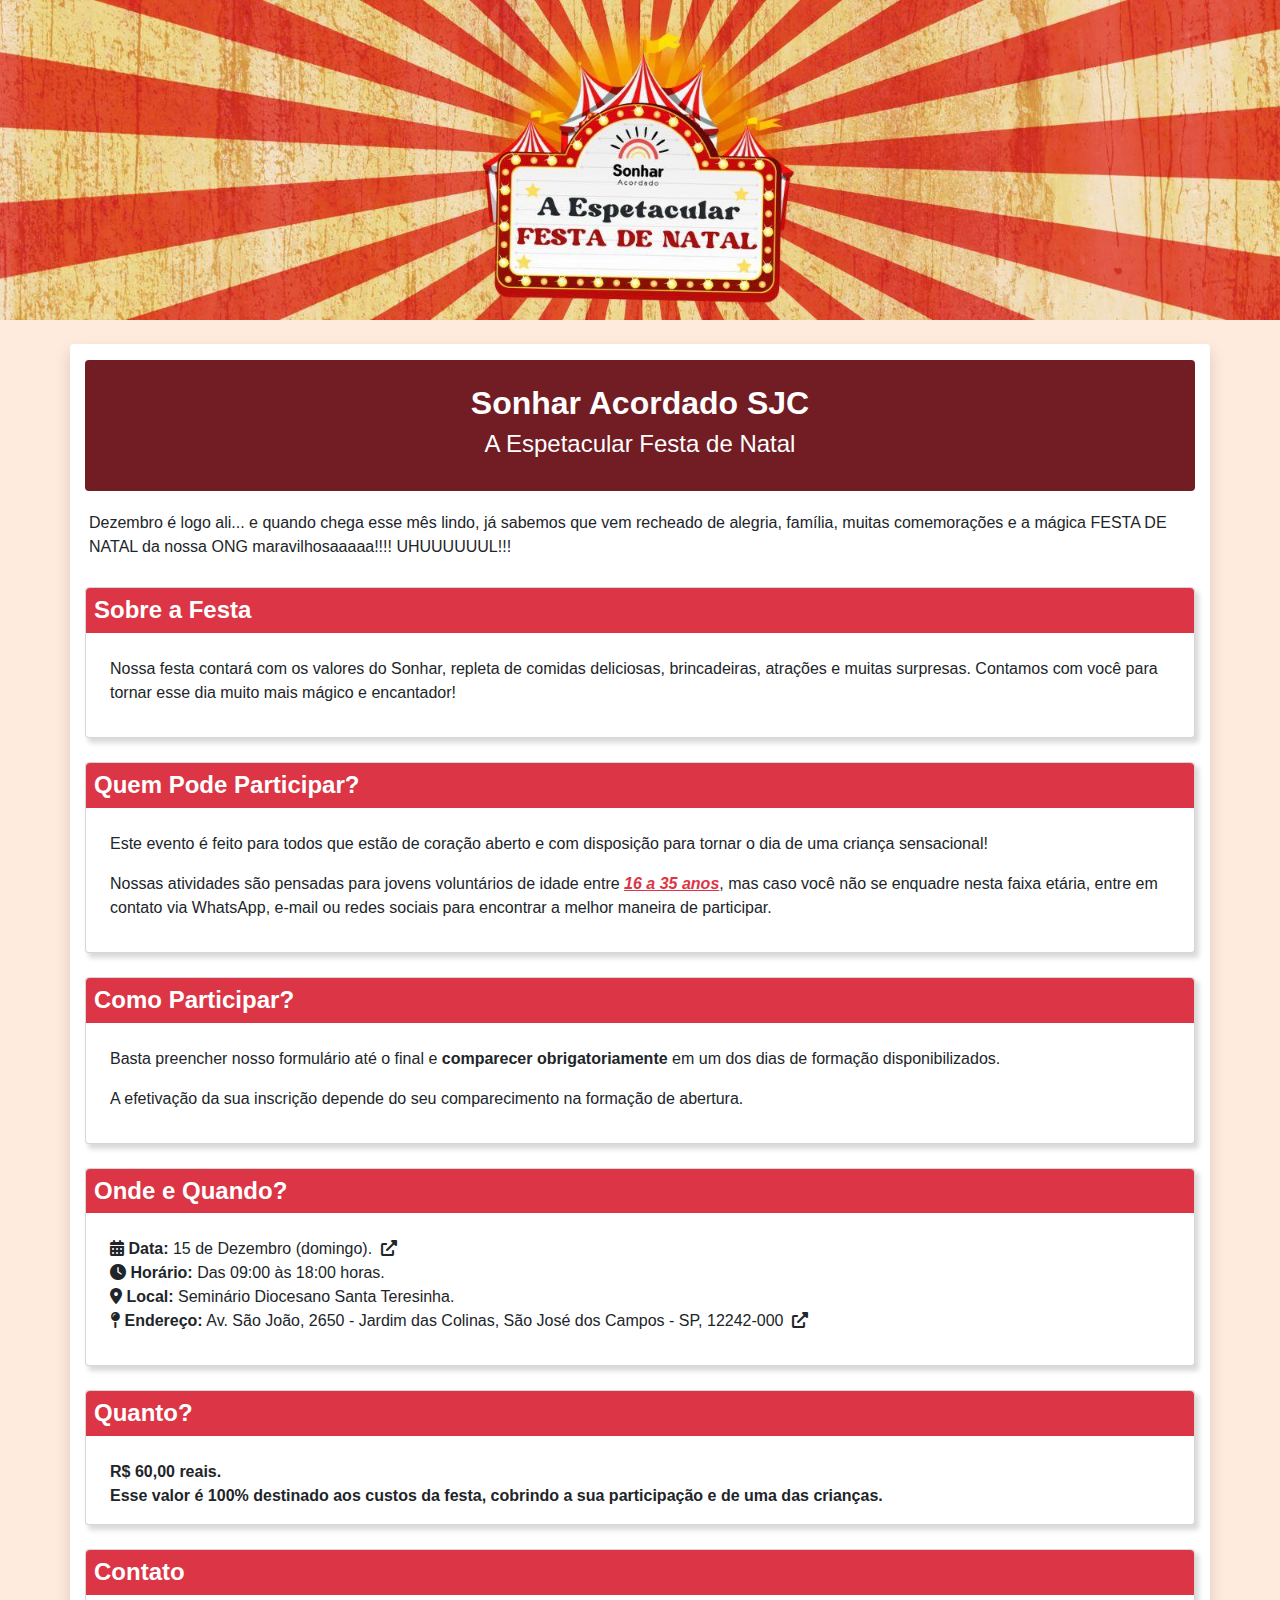
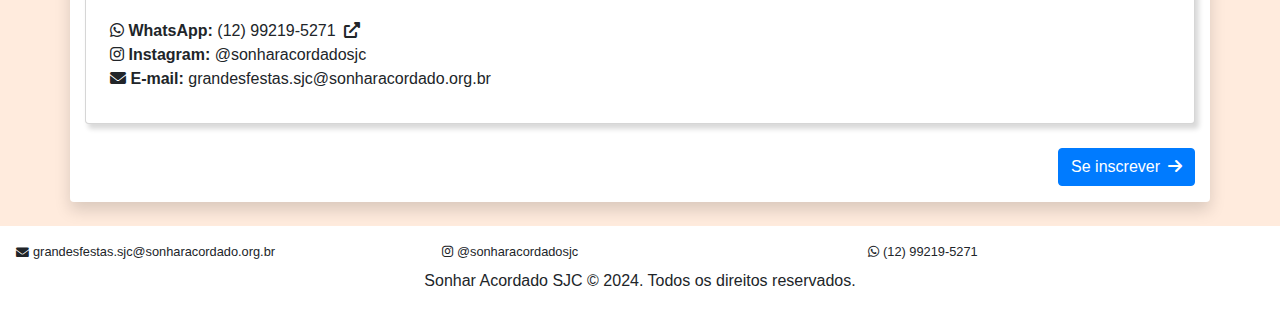
==== index.html @ 58017630 "my commit" ====
<!DOCTYPE html>
<html lang="pt-BR">
<head>
    <meta charset="UTF-8">
    <meta name="viewport" content="width=device-width, initial-scale=1.0">
    <title>Festa de Natal - Sonhar Acordado SJC</title>
    <link rel="stylesheet" href="https://maxcdn.bootstrapcdn.com/bootstrap/4.5.2/css/bootstrap.min.css">
    <link rel="stylesheet" href="https://cdnjs.cloudflare.com/ajax/libs/font-awesome/6.0.0-beta3/css/all.min.css">
    <link rel="stylesheet" href="style.css">
    <script src="https://whatsa.me/bt-min.js?link=https://whatsa.me/5512992195271/?t=Ol%C3%A1,%20estou%20fazendo%20a%20inscri%C3%A7%C3%A3o%20para%20a%20Festa%20de%20Natal%20e%20preciso%20de%20ajuda."></script>
</head>
<body>
   <img src="./assets/capa.jpg" class="img-fluid" alt="Capa da Festa de Natal">
   
    <div class="container my-4 pt-3 shadow rounded">
        <header class="header text-center bg-danger text-white p-4 rounded">
            <h2>Sonhar Acordado SJC</h2>
            <h4>A Espetacular Festa de Natal</h4>
        </header>

        <div class="row mt-3 p-1">
         <div class="col">
            <p>Dezembro é logo ali... e quando chega esse mês lindo, já sabemos que vem recheado de alegria, família, muitas comemorações e a mágica FESTA DE NATAL da nossa ONG maravilhosaaaaa!!!! UHUUUUUUL!!!</p>
         </div>
        </div>

        <section class="mt-2 bg-white shadow-sm rounded">
            <h4 class="title text-danger p-2 rounded-top">Sobre a Festa</h4>
            <div class="px-4 py-3">
               <p>Nossa festa contará com os valores do Sonhar, repleta de comidas deliciosas, brincadeiras, atrações e muitas surpresas. Contamos com você para tornar esse dia muito mais mágico e encantador!</p>
            </div>            
         </section>

         <section class="mt-4 bg-white shadow-sm rounded">
            <h4 class="title text-danger p-2 rounded-top">Quem Pode Participar?</h4>
            <div class="px-4 py-3">
               <p>Este evento é feito para todos que estão de coração aberto e com disposição para tornar o dia de uma criança sensacional!</p>
               <p>Nossas atividades são pensadas para jovens voluntários de idade entre <span class="idade">16 a 35 anos</span>, mas caso você não se enquadre nesta faixa etária, entre em contato via WhatsApp, e-mail ou redes sociais para encontrar a melhor maneira de participar.</p>
            </div>            
         </section>

         <section class="mt-4 bg-white shadow-sm rounded">
            <h4 class="title text-danger p-2 rounded-top">Como Participar?</h4>
            <div class="px-4 py-3">
               <p>Basta preencher nosso formulário até o final e <strong>comparecer obrigatoriamente</strong> em um dos dias de formação disponibilizados.</p>
               <p>A efetivação da sua inscrição depende do seu comparecimento na formação de abertura.</p>
            </div>            
         </section>

         <section class="mt-4 bg-white shadow-sm rounded">
            <h4 class="title text-danger p-2 rounded-top">Onde e Quando?</h4>
            <div class="px-4 py-3">
               <ul class="list-unstyled">
                  <li><i class="fas fa-calendar-alt"></i> <strong>Data:</strong> 15 de Dezembro (domingo).
                     <a href="evento-natal.ics" download><i class="fas fa-external-link-alt ml-1"></i></a>
                  </li>
                  <li><i class="fas fa-clock"></i> <strong>Horário:</strong> Das 09:00 às 18:00 horas.</li>
                  <li><i class="fas fa-map-marker-alt"></i> <strong>Local:</strong> Seminário Diocesano Santa Teresinha.</li>
                  <li><i class="fas fa-map-pin"></i> <strong>Endereço:</strong> 
                     Av. São João, 2650 - Jardim das Colinas, São José dos Campos - SP, 12242-000
                     <a href="https://www.google.com.br/maps/place/Semin%C3%A1rio+Diocesano+Santa+Teresinha/@-23.2115558,-45.9152132,17z/data=!3m1!4b1!4m6!3m5!1s0x94cc3585c39dc807:0xa5e9327d681562b6!8m2!3d-23.2115608!4d-45.9103423!16s%2Fg%2F1tfjm75n?entry=ttu&g_ep=EgoyMDI0MTAyNy4wIKXMDSoASAFQAw%3D%3D" target="_blank" rel="noopener noreferrer">
                         <i class="fas fa-external-link-alt ml-1"></i>
                     </a>
                 </li>
              </ul>
            </div>
         </section>

         <section class="mt-4 bg-white shadow-sm rounded">
            <h4 class="title text-danger p-2 rounded-top">Quanto?</h4>
            <div class="px-4 py-3">
               <p class="m-0"><strong>R$ 60,00 reais.</strong></p>
               <p class="m-0"><strong>Esse valor é 100% destinado aos custos da festa, cobrindo a sua participação e de uma das crianças.</strong></p>
            </div>            
         </section>

         <section class="mt-4 bg-white shadow-sm rounded">
            <h4 class="title text-danger p-2 rounded-top">Contato</h4>
            <div class="px-4 py-3">
               <ul class="list-unstyled">
                  <li><i class="fab fa-whatsapp"></i> 
                     <strong>WhatsApp:</strong> 
                     <a href="https://whatsa.me/5512992195271/?t=Ol%C3%A1,%20estou%20fazendo%20a%20inscri%C3%A7%C3%A3o%20para%20a%20Festa%20de%20Natal%20e%20preciso%20de%20ajuda." target="_blank" rel="noopener noreferrer">
                         (12) 99219-5271 <i class="fas fa-external-link-alt ml-1"></i>
                     </a>
                 </li>
                  <li>
                     <a href="https://www.instagram.com/sonharacordadosjc/" target="_blank" rel="noopener noreferrer">
                        <i class="fab fa-instagram"></i> <strong>Instagram:</strong> @sonharacordadosjc</li>
                     </a>
                  <li><i class="fas fa-envelope"></i> <strong>E-mail:</strong> grandesfestas.sjc@sonharacordado.org.br</li>
              </ul>
            </div>            
         </section>

         <!-- Botão Próximo -->
         <div class="text-right my-4 pb-3">
            <a href="inscricoes.html" class="btn btn-primary">Se inscrever<i class="ml-2 fas fa-arrow-right"></i></a>
        </div>
    </div>

    <footer class="text-center mt-4 p-3">
      <div class="row">
         <div class="col-sm-12 col-md-5 col-lg-4 col-xl-4 d-flex align-items-center">
            <i class="fas fa-envelope mr-1 mt-1"></i> grandesfestas.sjc@sonharacordado.org.br
        </div>
        
         <div class="col d-flex align-items-center">
            <a href="https://www.instagram.com/sonharacordadosjc/" target="_blank" rel="noopener noreferrer">
               <i class="fab fa-instagram mr-1 mt-1"></i>@sonharacordadosjc
            </a>
        </div>

         <div class="col d-flex align-items-center">
            <a href="https://whatsa.me/5512992195271/?t=Ol%C3%A1,%20estou%20fazendo%20a%20inscri%C3%A7%C3%A3o%20para%20a%20Festa%20de%20Natal%20e%20preciso%20de%20ajuda." target="_blank" rel="noopener noreferrer">
               <i class="fab fa-whatsapp mr-1 mt-1"></i>(12) 99219-5271
            </a>
        </div>
         
     </div>
      <p class="mt-2 mb-0">Sonhar Acordado SJC &copy; 2024. Todos os direitos reservados.</p>
  </footer>

    <script src="https://code.jquery.com/jquery-3.5.1.slim.min.js"></script>
    <script src="https://cdn.jsdelivr.net/npm/bootstrap@4.5.2/dist/js/bootstrap.bundle.min.js"></script>
</body>
</html>
---- style.css ----
body {
   font-family: Arial, sans-serif;
   background-color: #ffebdd;
}

.fixed-image {
   position: fixed;
   top: 0;
   left: 0;
   right: 0;
   z-index: 1000; /* Mantém a imagem acima de outros elementos */
}

.container {
   background-color: white;
}

.shadow-sm {
   border: 1px solid #00000029;
   box-shadow: 0.2rem 0.3rem 0.3rem rgba(0, 0, 0, .15) !important;
}

.header {
   background-color: #721c24 !important;
}

h1, h2 {
   font-weight: bold;
}

p, li {
   font-size: 1rem;
}

footer {
   background-color: white;
   font-size: 0.8rem;
}

.title {
   color: white !important;
   font-weight: bold;
   background-color: #dc3545 !important;
}

a {
   color: #212529 !important;
   text-decoration: none !important;
}

.btn-primary {
   color: white !important;
}

.btn-danger {
   width: 100%;
   color: white !important;
   font-weight: bold !important;
}

.idade {
   font-weight: bold;
   font-style: italic;
   text-decoration: underline;
   color: #dc3545 !important;
}

.text-red {
   color: #721c24;
   font-weight: bold !important;
}

.card-title {
   color: #721c24;
   font-weight: bold !important;
}

.text-small {
   p, li {
      font-size: small
   }
}

@media (max-width: 768px) {
   /* .container {
      margin-top: 7.5rem !important;
   } */
}
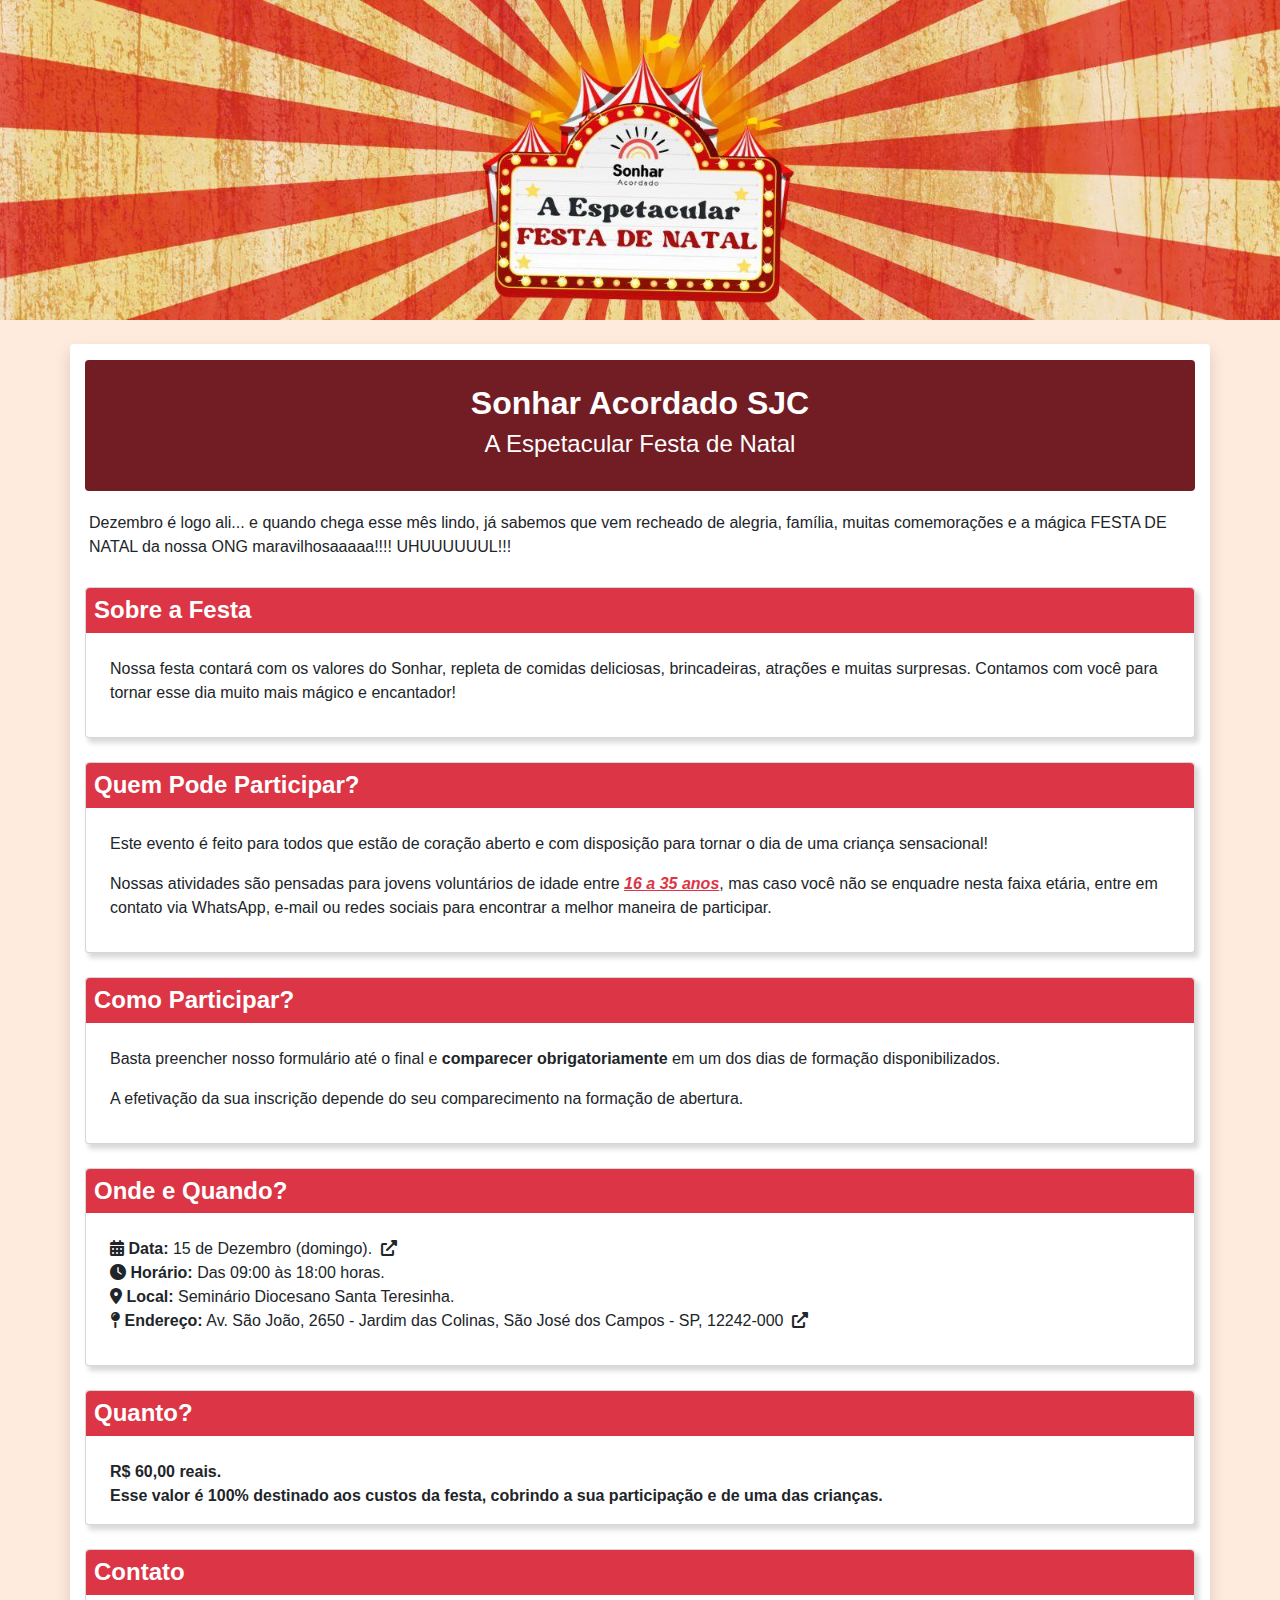
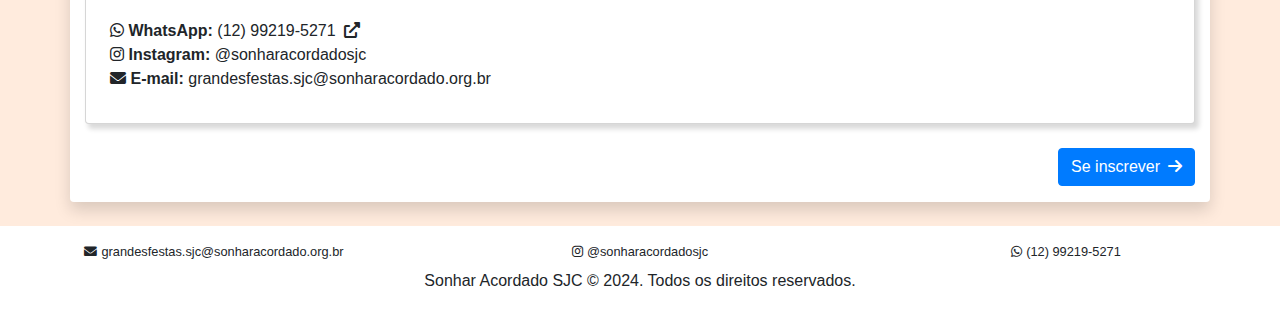
==== commit 34e35256: "my commit" ====
--- a/index.html
+++ b/index.html
@@ -4,13 +4,33 @@
     <meta charset="UTF-8">
     <meta name="viewport" content="width=device-width, initial-scale=1.0">
     <title>Festa de Natal - Sonhar Acordado SJC</title>
+
+     <!-- Meta tags Open Graph -->
+     <meta property="og:title" content="Festa de Natal - Sonhar Acordado SJC" />
+     <meta property="og:description" content="Crirque du Sonhar apresenta: A Espetacular Festa de Natal, repleta de alegria, comidas deliciosas e surpresas!" />
+     <meta property="og:image" content="https://sonhar-acordado-sjc.github.io/festa-de-natal-2024/assets/logo.jpg" /> <!-- Substitua pela URL da sua imagem -->
+     <meta property="og:url" content="https://sonhar-acordado-sjc.github.io/festa-de-natal-2024/inscricoes.html" /> <!-- Substitua pela URL do seu site -->
+     <meta property="og:type" content="website" />
+
+    <link rel="icon" href="./assets/icone.ico" type="image/x-icon">
     <link rel="stylesheet" href="https://maxcdn.bootstrapcdn.com/bootstrap/4.5.2/css/bootstrap.min.css">
     <link rel="stylesheet" href="https://cdnjs.cloudflare.com/ajax/libs/font-awesome/6.0.0-beta3/css/all.min.css">
     <link rel="stylesheet" href="style.css">
     <script src="https://whatsa.me/bt-min.js?link=https://whatsa.me/5512992195271/?t=Ol%C3%A1,%20estou%20fazendo%20a%20inscri%C3%A7%C3%A3o%20para%20a%20Festa%20de%20Natal%20e%20preciso%20de%20ajuda."></script>
 </head>
 <body>
-   <img src="./assets/capa.jpg" class="img-fluid" alt="Capa da Festa de Natal">
+
+   <picture>
+      <!-- Carregar imagem maior para telas com mais de 1700px de largura -->
+      <source media="(min-width: 1600px)" srcset="./assets/capa_1.jpg">
+      <!-- Carregar imagem alternativa para telas menores que 1700px de largura -->
+      <source media="(max-width: 1599px)" srcset="./assets/capa.jpg">
+      <!-- Fallback para navegadores antigos que não suportam <picture> -->
+      <img src="./assets/capa.jpg" class="img-fluid" alt="Capa da Festa de Natal">
+  </picture>
+
+   <!-- <div class="cover-image"></div>
+   <img src="./assets/capa_1.jpg" class="img-fluid" alt="Capa da Festa de Natal"> -->
    
     <div class="container my-4 pt-3 shadow rounded">
         <header class="header text-center bg-danger text-white p-4 rounded">
@@ -101,17 +121,17 @@
 
     <footer class="text-center mt-4 p-3">
       <div class="row">
-         <div class="col-sm-12 col-md-5 col-lg-4 col-xl-4 d-flex align-items-center">
-            <i class="fas fa-envelope mr-1 mt-1"></i> grandesfestas.sjc@sonharacordado.org.br
+         <div class="col-sm-12 col-md-5 col-lg-4 col-xl-4 text-center">
+            <i class="fas fa-envelope mr-1 mt-1"></i>grandesfestas.sjc@sonharacordado.org.br
         </div>
         
-         <div class="col d-flex align-items-center">
+         <div class="col text-center">
             <a href="https://www.instagram.com/sonharacordadosjc/" target="_blank" rel="noopener noreferrer">
                <i class="fab fa-instagram mr-1 mt-1"></i>@sonharacordadosjc
             </a>
         </div>
 
-         <div class="col d-flex align-items-center">
+         <div class="col text-center">
             <a href="https://whatsa.me/5512992195271/?t=Ol%C3%A1,%20estou%20fazendo%20a%20inscri%C3%A7%C3%A3o%20para%20a%20Festa%20de%20Natal%20e%20preciso%20de%20ajuda." target="_blank" rel="noopener noreferrer">
                <i class="fab fa-whatsapp mr-1 mt-1"></i>(12) 99219-5271
             </a>
--- a/style.css
+++ b/style.css
@@ -81,8 +81,24 @@
    }
 }
 
-@media (max-width: 768px) {
-   /* .container {
-      margin-top: 7.5rem !important;
-   } */
+.cover-image {
+   background-image: url('./assets/capa.jpg');
+   height: 300px; /* Ajuste a altura conforme necessário */
+   background-size: cover;
+   background-position: center;
+   max-width: 100%;
+}
+
+/* Para telas menores, o conteúdo dentro do .line-break ficará em uma nova linha */
+@media (max-width: 1199px) {
+   .text-crianca {
+      margin-bottom: 1rem;
+   }
+}
+
+/* Para telas maiores, o conteúdo dentro do .line-break ficará na mesma linha */
+@media (min-width: 1200px) {
+   .text-crianca {
+      margin-bottom: 40px;
+   }
 }